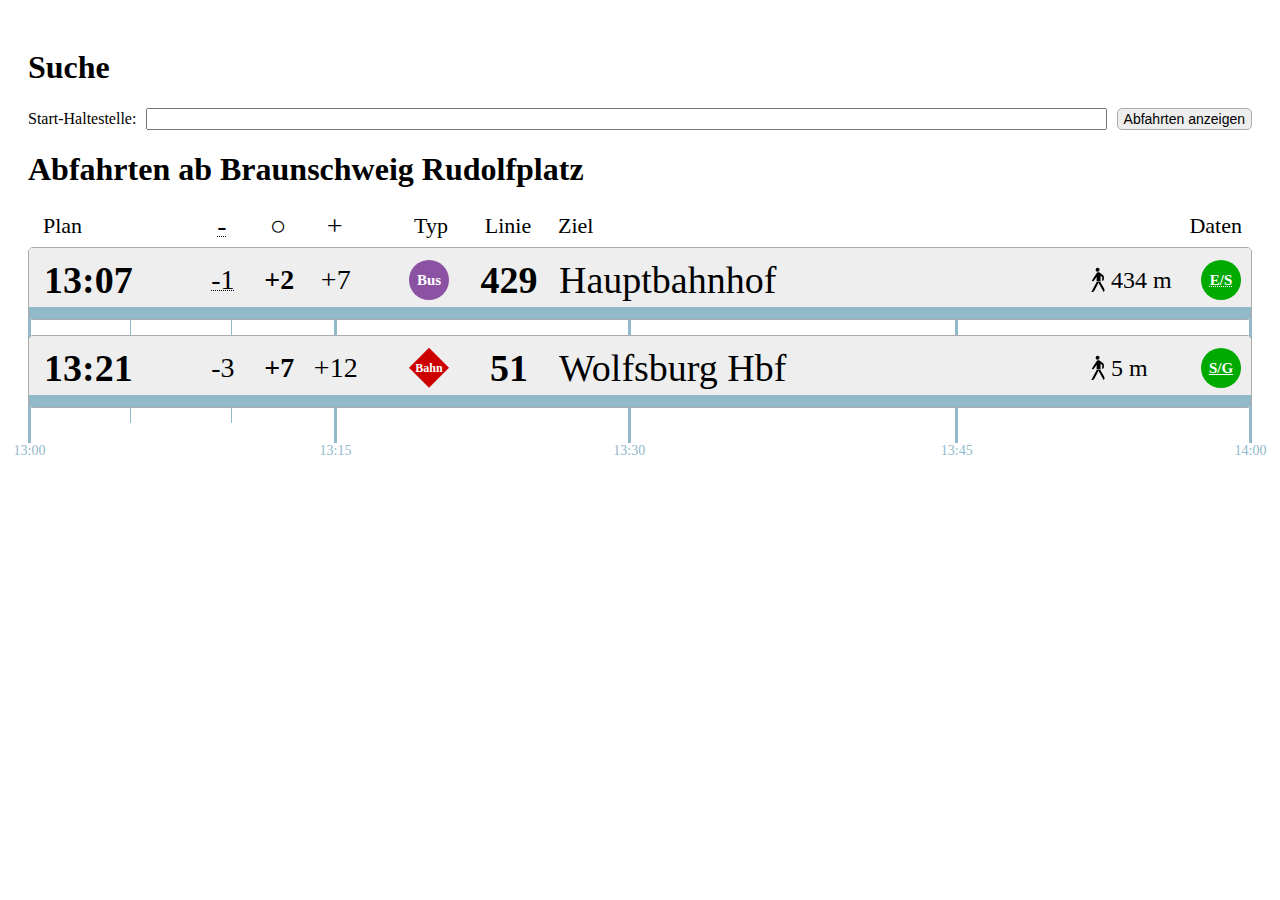
==== src/static.html @ 86b1db66 "Better route_type logos, show walk distances, link to correct nearby station name." ====
<!DOCTYPE html>
<html>

<head>
    <title>"ÖPNV-Reiseplaner"</title>
    <link rel="stylesheet" type="text/css" href="monitor/style.css" />
    <meta name=viewport content="width=device-width, initial-scale=1">
</head>

<body>
    <h1>Suche</h1>
    <form method="get" action="/stop-by-name" target="_self">
        <div class="search">
            <label for="start">Start-Haltestelle:</label>
            <input list="stop_list" id="start" name="start" />
            <datalist id="stop_list">
                <option>A</option>
                <option>B</option>
                <option>C</option>
                <option>D</option>
            </datalist>
            <input id="button" type="submit" value="Abfahrten anzeigen"/>
        </div>
    </form>
    <h1>Abfahrten ab Braunschweig Rudolfplatz</h1>
    <div class="header">
        <div class="timing">
            <div class="head time">Plan</div>
            <div class="head min" title="Früheste Abfahrt, die in 99% der Fälle nicht unterschritten wird">-</div>
            <div class="head med">○</div>
            <div class="head max">+</div>
        </div>
        <div class="head type">Typ</div>
        <div class="head route">Linie</div>
        <div class="head headsign">Ziel</div>
        <div class="head source">Daten</div>
    </div>
    <div class="timeline">
        <a href="#" class="outer">
            <div class="line">
                <div class="timing">
                    <div class="area time">13:07</div>
                    <div class="area min" title="Frühestens 13:06">-1</div>
                    <div class="area med">+2</div>
                    <div class="area max">+7</div>
                </div>
                <div class="area type"><span class="bubble b">Bus</span></div>
                <div class="area route">429</div>
                <div class="area headsign">Hauptbahnhof</div>
                <div class="area walk"><span>434 m</span></div>
                <div class="area source" title="Echtzeitdaten / Spezifische Prognose"><span
                        class="bubble">E/S</span></div>
            </div>
            <div class="visu"></div>
        </a>
        <div class="outer">
            <div class="line">
                <div class="timing">
                    <div class="area time">13:21</div>
                    <div class="area min">-3</div>
                    <div class="area med">+7</div>
                    <div class="area max">+12</div>
                </div>
                <div class="area type"><span class="bubble z">Bahn</span></div>
                <div class="area route">51</div>
                <div class="area headsign">Wolfsburg Hbf</div>
                <div class="area walk"><span>5 m</span></div>
                <a href="#" class="area source"><span class="bubble">S/G</span></a>
            </div>
            <div class="visu"></div>
        </div>
        <div class="timebar" style="left:  0%;"><span>13:00</span></div>
        <div class="small_timebar" style="left:  8.3%;"></div>
        <div class="small_timebar" style="left:  16.6%;"></div>
        <div class="timebar" style="left: 25%;"><span>13:15</span></div>
        <div class="timebar" style="left: 49%;"><span>13:30</span></div>
        <div class="timebar" style="right:24%;"><span>13:45</span></div>
        <div class="timebar" style="right: 0%;"><span>14:00</span></div>
    </div>

</body>

</html>
---- src/monitor/style.css ----
@font-face {
    font-family: SourceSansPro;
    src: url(/fonts/SourceSansPro-Regular.ttf);
  }

@font-face {
    font-family: SourceSansPro;
    src: url(/fonts/SourceSansPro-Bold.ttf);
    font-weight: bold;
  }

@font-face {
    font-family: SourceSansPro;
    src: url(/fonts/SourceSansPro-Light.ttf);
    font-weight: lighter;
  }

body {
    color: #000;
    background-color: #fff;
}
body.embed {
    background-color: rgb(195, 243, 255);
}

table, th, td {
    border: 1px solid black;
    border-collapse: collapse;
  }

td {
    min-width: 20px;
}

form {
    margin-bottom: 0;
}

div.search {
    width: 100%;
    display: flex;
    gap: 10px;
    align-items: stretch;
}

div.search label {
    margin-top: auto;
    margin-bottom: auto;
}

div.search #start {
    flex: 1;
    font-size: 14px;
}

div.search #button {
    background-color: #eee;
    border-radius: 5px;
    border: 1px solid #aaa;
    font-size: 14px;
}

div.search #button:hover {
    background-color: #ccc;
    border-color: #000;
}


a:link, a:visited, a:hover {
    color: #aaa;
}

body {
    padding: 20px;
    font-family: "SourceSansPro";
}

/*
.extended_stops {
    color: #555;
}
*/

*[title] {
    text-decoration: underline dotted 1px;
}

.area.source {
    text-decoration-color: white;
}

.header {
    display: flex;
    padding-bottom: 5px;
    min-width: 100%;
    color: #000;
    border-radius: 5px;
    font-size: 22px;
    font-weight: normal;
    align-items: center;
}

.outer {
    display: block;
    border-radius: 5px;
    border: 1px solid #aaa;
    margin-bottom: 15px;
    overflow: hidden;
    text-decoration: none;
}

.outer:hover {
    border-color: #000;
}

.outer:hover .line {
    background-color: #ccc;
}

.line {
    display: flex;
    min-width: 100%;
    background-color: #eee;
    color: #000;
    font-size: 38px;
    font-weight: bold;
    align-items: center;
    padding-top: 10px;
    padding-bottom: 5px;
}

.timing {
    display: flex;
    padding-left: 5px;
    padding-right: 5px;
    align-items: center;
}

/*
.head,
.area {
    border:1px solid black;
}
*/

.timing {
    flex-basis: 330px;
}

.time {
    margin-left: 10px;
    flex-basis: 160px;
}

.min, .med, .max {
    flex-basis: 60px;
    text-align: center;
    font-size: 28px;
}

.type {
    flex-basis: 80px;
    padding-right: 10px;
}

.route {
    flex-basis: 100px;
    text-align: center;
}

.headsign {
    flex-basis: 160px;
    flex-grow: 1;
}

.stopname {
    flex-basis: 160px;
    flex-grow: 1;
}

.source {
    flex-basis: 40px;
    margin-right: 10px;
}

.area.min,
.area.max {
    font-weight: lighter;
}

.area.med {
    font-weight: bold;
}

.area.walk {
    flex-basis: 90px;
    text-align: left;
    font-size: 24px;
    font-weight: lighter;
    background-image: url("[data-uri]");
    background-size: auto 28px;
    background-position: 0 0;
    background-repeat: no-repeat;
    padding-left: 20px;
    min-height: 28px;
}

.area.walk span {
    line-height: 28px;
    vertical-align: bottom;
}

.bubble {
    display: block;
    border-radius: 20px;
    width: 40px;
    height: 40px;
    color: #fff;
    font-size: 15px;
    text-align: center;
    line-height: 40px;
    text-align: center;
    font-weight: bold;
}

.head.type {
    text-align: right;
}

.area.type .bubble {
    margin-left: auto;
}

.area.type .bubble.b {
    background-color: rgb(139, 81, 162);
}
.area.type .bubble.s {
    background-color: rgb(18, 135, 70);
    font-size: 20px;
}
.area.type .bubble.u {
    background-color: rgb(34, 89, 171);
    border-radius: 0;
    font-size: 20px;
}
.area.type .bubble.m {
    background-color: rgb(181, 8, 40);
    border-radius: 0;
}
.area.type .bubble.f {
    background-color: rgb(92, 173, 227);
}
.area.type .bubble.d {
    background-color: #aaa;
}

.area.type .bubble.z {
    background-color: #c00;
    border-radius: 0;
    clip-path: polygon(50% 0%, 100% 50%, 50% 100%, 0% 50%);
    font-size: 12px;
}
.area.type .bubble.r {
    color: #c00;
    border: 2px solid #c00;
    background-color: #fff;
    border-radius: 5px;
    font-size: 20px;
    font-style: oblique;
}

.area.source .bubble {
    background-color: #0a0;
}

.area.type .bubble {
    margin-left: auto;
}

.area.source .bubble.a {
    background-color: rgb(1, 150, 55);
}
.area.source .bubble.b {
    background-color: rgb(177, 186, 5);
}
.area.source .bubble.c {
    background-color: rgb(193, 146, 28);
}
.area.source .bubble.d {
    background-color: rgb(187, 41, 15);
}
.area.source .bubble.e {
    background-color: rgb(110, 111, 111);
}


.area.headsign {
    white-space: nowrap;
    overflow: hidden;
    text-overflow: ellipsis;
    font-stretch: condensed;
    font-weight: normal;
}

.area.stopname {
    white-space: nowrap;
    overflow: hidden;
    text-overflow: ellipsis;
    font-stretch: condensed;
    font-weight: normal;
}

.visu {
    min-width: 100%;
    background-color: #90B9CA;
    color: #000;
    height: 12px;
    /* background-image: url(/grad.png); */
    background-size: 100% 100%;
    image-rendering: pixelated;
}

.timeline {
    padding-bottom: 20px;
    margin-bottom: 40px;
    position: relative;
}

.timebar {
    position: absolute;
    width: 3px;
    top: 5px;
    bottom: 0;
    background-color: #90B9CA;
    z-index: -4;
}

.small_timebar {
    position: absolute;
    width: 1px;
    top: 5px;
    bottom: 0;
    background-color: #90B9CA;
    z-index: -4;
    margin-bottom: 20px;
}

.timebar span {
    position: absolute;
    display: block;
    top: 100%;
    left: -20px;
    right: -20px;
    text-align: center;
    color: #90B9CA;
    font-weight: normal;
    font-size: 14px;
}

@media (max-width: 1000px) {

    .header {
        font-size: 18px;
    }

    .line {
        font-size: 24px;
    }

    .timing {
        flex-basis: 220px;
    }

    .time {
        margin-left: 10px;
        flex-basis: 120px;
    }

    .min, .med, .max {
        flex-basis: 40px;
        text-align: center;
        font-size: 24px;
    }

    .type {
        flex-basis: 50px;
    }

    .route {
        flex-basis: 70px;
    }

    .headsign {
        flex-basis: 120px;
    }

    .bubble {
        border-radius: 15px;
        width: 30px;
        height: 30px;
        line-height: 30px;
        font-weight: normal;
        font-size: 12px;
    }

    .area.walk {
        flex-basis: 60px;
        font-size: 18px;
        background-size: auto 24px;
    }
}

@media (max-width: 660px) {
    body {
        padding-left: 0;
        padding-right: 0;
    }

    h1 {
        font-size: 26px;
        font-weight: bold;
    }

    div.search {
        flex-direction: column;
    }

    div.search #button {
        height: 44px;
        font-size: 18px;
    }

    div.search #start {
        font-size: 16px;
    }

    .timing {
        flex-basis: 80px;
        display: grid;
        grid-template-columns: 1fr 1fr 1fr;
    }

    .time {
        grid-column: span 3;
        text-align: center;
        font-size: 18px;
    }

    .line {
        padding-top: 5px;
        font-size: 22px;
    }

    .outer {
        margin-bottom: 10px;
    }

    .line.time {
        font-size: 24px;
    }

    .min, .med, .max {
        text-align: center;
        font-size: 18px;
    }

    .route {
        flex-basis: 50px;
    }

    .area.headsign {
        font-weight: lighter;
        font-stretch: unset;
        letter-spacing: -0.025em;
    }

    .type,
    .source {
        flex-basis: 20px;
    }

    .bubble {
        border-radius: 10px;
        width: 20px;
        height: 20px;
        line-height: 20px;
        font-weight: normal;
        font-size: 9px;
    }

    .timebar span {
        margin-top: 20px;
        transform: rotate(-90deg);
    }

    .area.walk {
        flex-basis: 20px;
        padding-left: 0;
    }

    .area.walk span {
        display: none;
    }
}
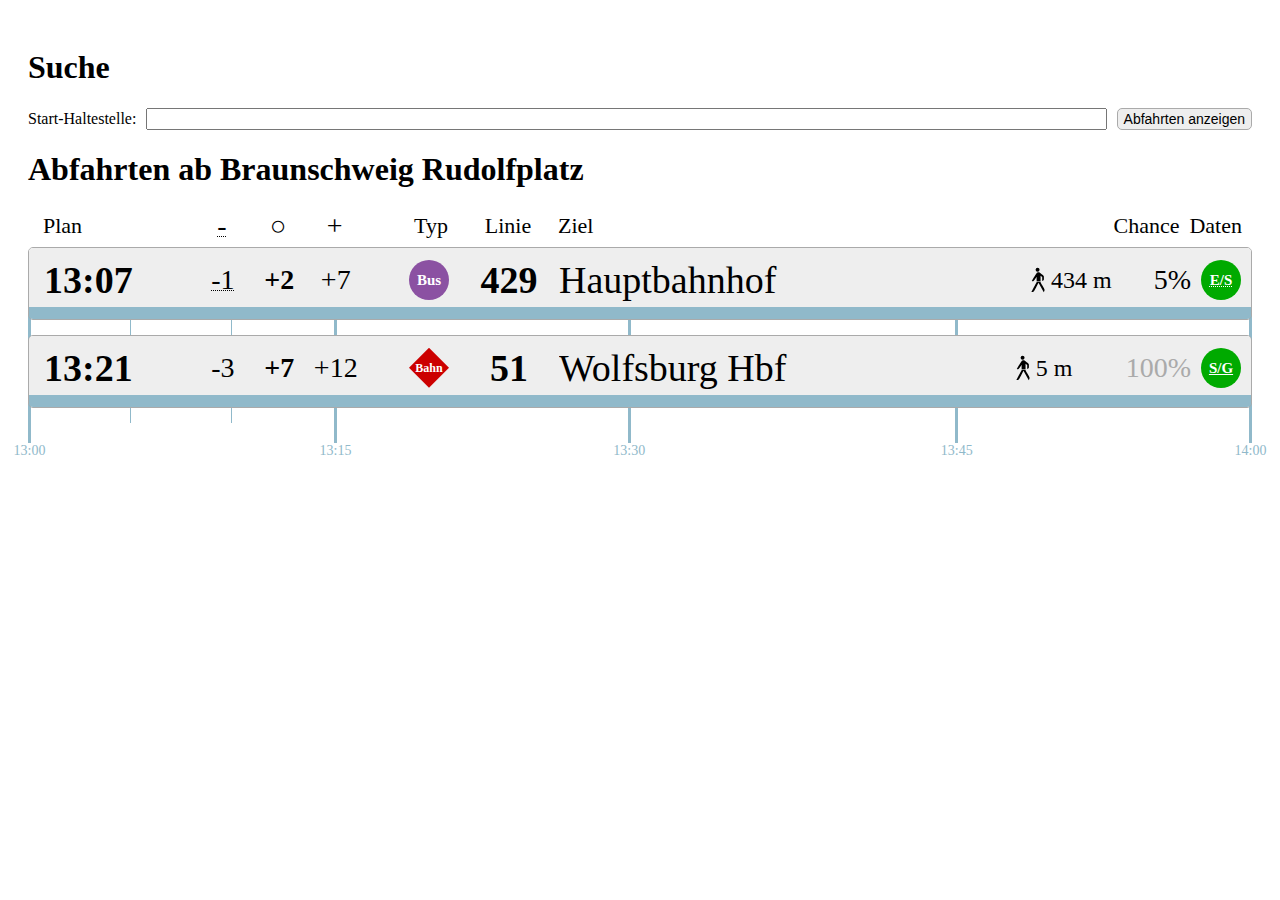
==== commit 6ee63e4a: "Show percentage on first stop page." ====
--- a/src/static.html
+++ b/src/static.html
@@ -33,6 +33,7 @@
         <div class="head type">Typ</div>
         <div class="head route">Linie</div>
         <div class="head headsign">Ziel</div>
+        <div class="head prob">Chance</div>
         <div class="head source">Daten</div>
     </div>
     <div class="timeline">
@@ -48,6 +49,7 @@
                 <div class="area route">429</div>
                 <div class="area headsign">Hauptbahnhof</div>
                 <div class="area walk"><span>434 m</span></div>
+                <div class="area prob">5%</div>
                 <div class="area source" title="Echtzeitdaten / Spezifische Prognose"><span
                         class="bubble">E/S</span></div>
             </div>
@@ -65,6 +67,7 @@
                 <div class="area route">51</div>
                 <div class="area headsign">Wolfsburg Hbf</div>
                 <div class="area walk"><span>5 m</span></div>
+                <div class="area prob hundred">100%</div>
                 <a href="#" class="area source"><span class="bubble">S/G</span></a>
             </div>
             <div class="visu"></div>
--- a/src/monitor/style.css
+++ b/src/monitor/style.css
@@ -176,6 +176,12 @@
 .stopname {
     flex-basis: 160px;
     flex-grow: 1;
+}
+
+.prob {
+    flex-basis: 75px;
+    margin-right: 10px;
+    text-align: right;
 }
 
 .source {
@@ -277,6 +283,16 @@
     margin-left: auto;
 }
 
+.area.prob {
+    font-size: 28px;
+    font-weight: lighter;
+    flex-basis: 50px;
+}
+
+.area.prob.hundred {
+    color: #aaa;
+}
+
 .area.source .bubble.a {
     background-color: rgb(1, 150, 55);
 }
@@ -317,7 +333,7 @@
     height: 12px;
     /* background-image: url(/grad.png); */
     background-size: 100% 100%;
-    image-rendering: pixelated;
+   /* image-rendering: crisp-edges; */
 }
 
 .timeline {
@@ -408,6 +424,11 @@
         font-size: 18px;
         background-size: auto 24px;
     }
+
+    .area.prob {
+        flex-basis: 60px;
+        font-size: 18px;
+    }
 }
 
 @media (max-width: 660px) {
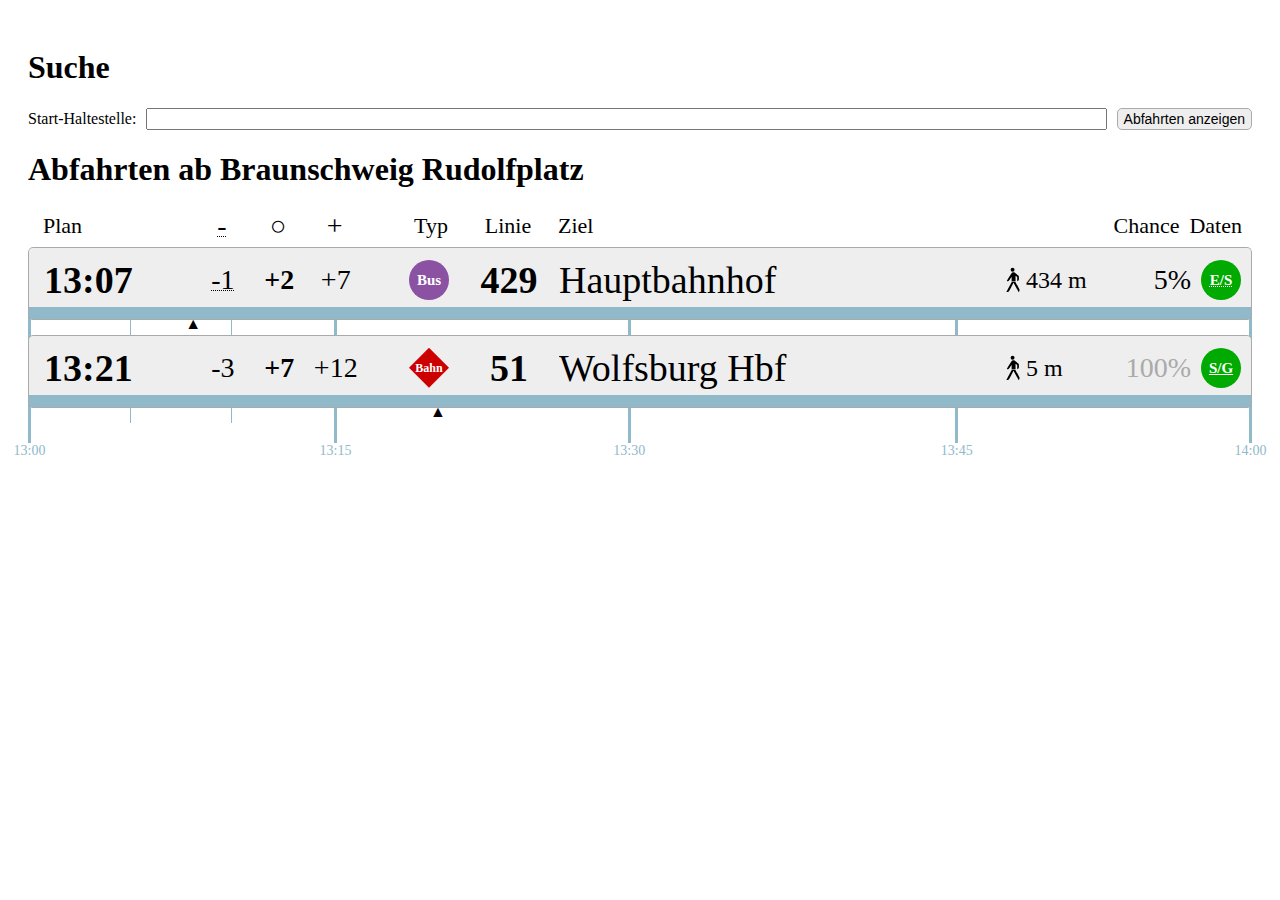
==== commit 2298129b: "Show scheduled times as arrow below the visu div." ====
--- a/src/static.html
+++ b/src/static.html
@@ -54,6 +54,7 @@
                         class="bubble">E/S</span></div>
             </div>
             <div class="visu"></div>
+            <div class="schedulepoint" style="left:13.333336%;">▲</div>
         </a>
         <div class="outer">
             <div class="line">
@@ -71,6 +72,7 @@
                 <a href="#" class="area source"><span class="bubble">S/G</span></a>
             </div>
             <div class="visu"></div>
+            <div class="schedulepoint" style="left:33.333336%;">▲</div>
         </div>
         <div class="timebar" style="left:  0%;"><span>13:00</span></div>
         <div class="small_timebar" style="left:  8.3%;"></div>
--- a/src/monitor/style.css
+++ b/src/monitor/style.css
@@ -103,23 +103,22 @@
 .outer {
     display: block;
     border-radius: 5px;
-    border: 1px solid #aaa;
-    margin-bottom: 15px;
+    padding-bottom: 15px;
     overflow: hidden;
     text-decoration: none;
-}
-
-.outer:hover {
+    position: relative;
+}
+
+a.outer:hover {
     border-color: #000;
 }
 
-.outer:hover .line {
+a.outer:hover .line {
     background-color: #ccc;
 }
 
 .line {
     display: flex;
-    min-width: 100%;
     background-color: #eee;
     color: #000;
     font-size: 38px;
@@ -127,6 +126,12 @@
     align-items: center;
     padding-top: 10px;
     padding-bottom: 5px;
+    border: 1px #aaa;
+    border-radius: 5px 5px 0 0;
+    border-top-style: solid;
+    border-left-style: solid;
+    border-right-style: solid;
+    border-bottom-style: none;
 }
 
 .timing {
@@ -286,7 +291,6 @@
 .area.prob {
     font-size: 28px;
     font-weight: lighter;
-    flex-basis: 50px;
 }
 
 .area.prob.hundred {
@@ -327,13 +331,25 @@
 }
 
 .visu {
-    min-width: 100%;
     background-color: #90B9CA;
     color: #000;
     height: 12px;
-    /* background-image: url(/grad.png); */
     background-size: 100% 100%;
-   /* image-rendering: crisp-edges; */
+    border: 1px #aaa;
+    border-radius: 0 0 5px 5px;
+    border-top-style: none;
+    border-left-style: solid;
+    border-right-style: solid;
+    border-bottom-style: solid;
+}
+
+.schedulepoint {
+    left: 33.333336%;
+    position: absolute;
+    color: black;
+    bottom: 0px;
+    height: 20px;
+    margin-left: -6px;
 }
 
 .timeline {
